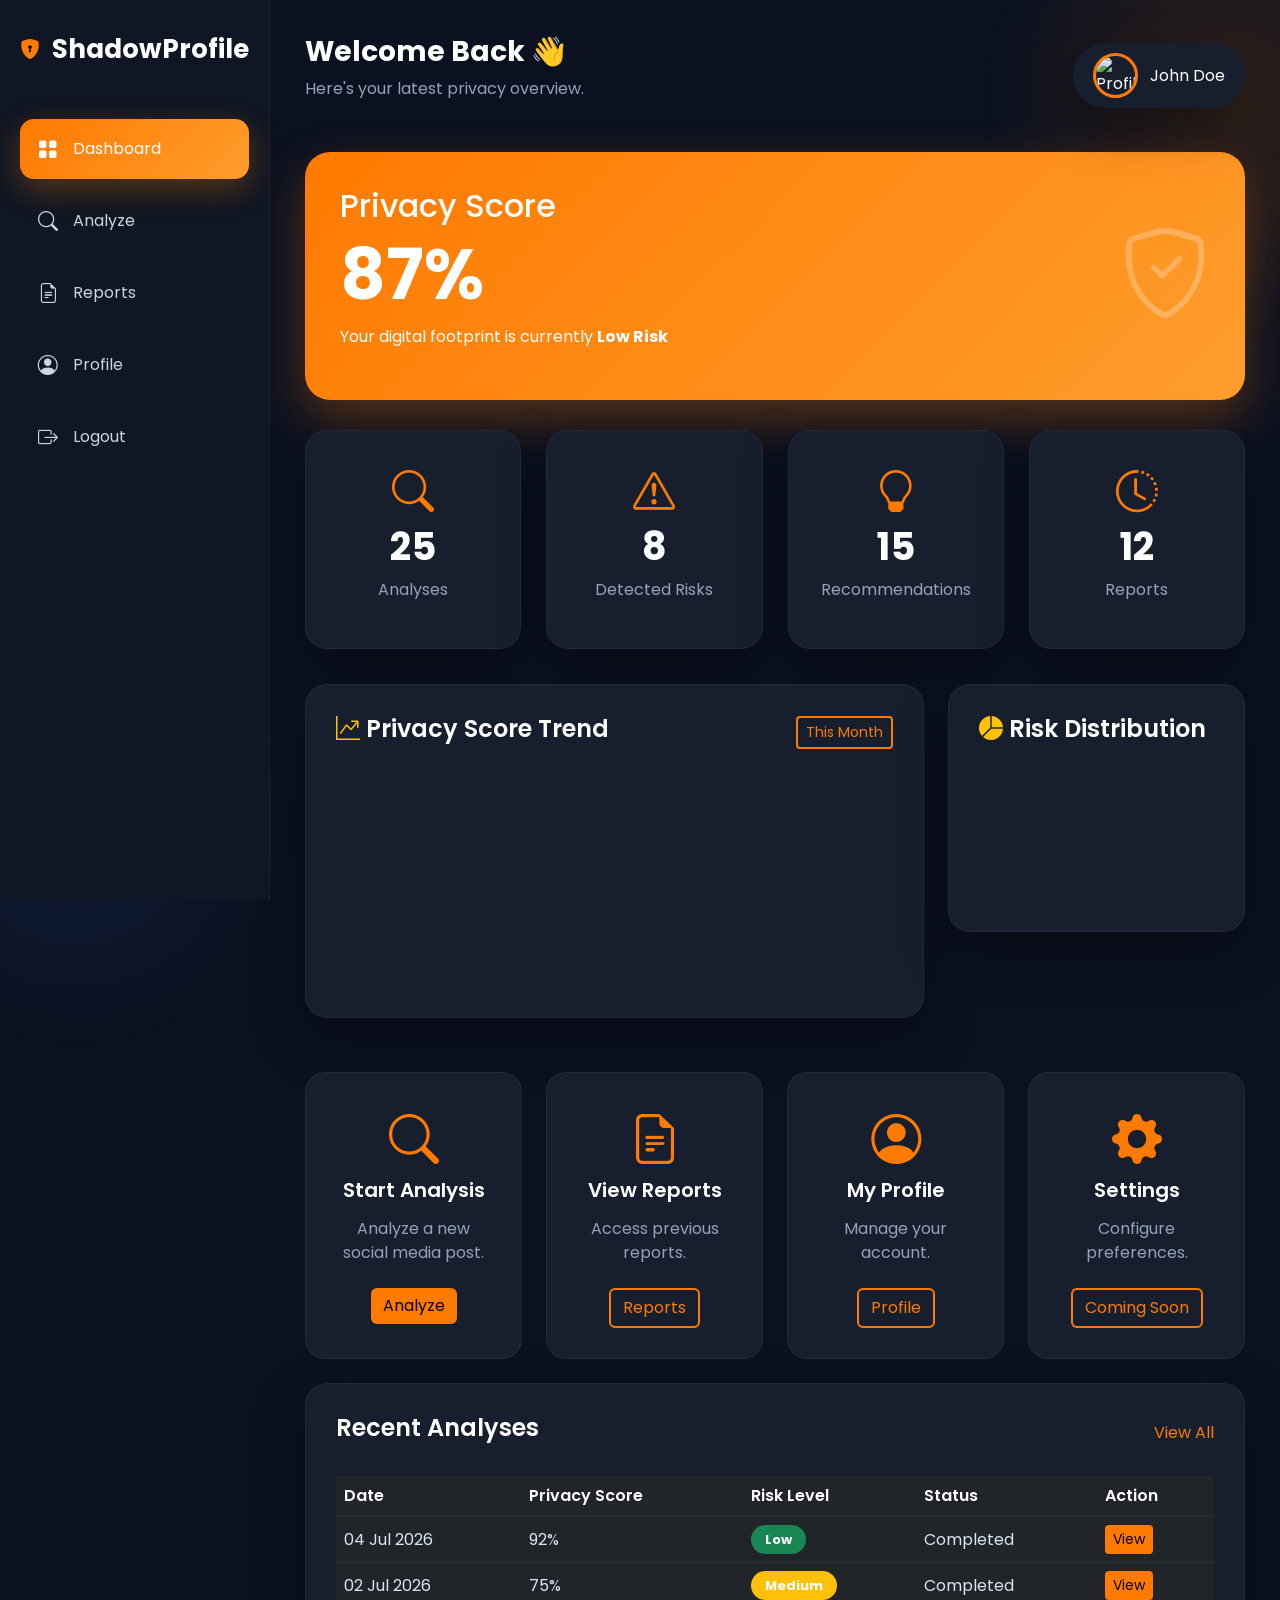
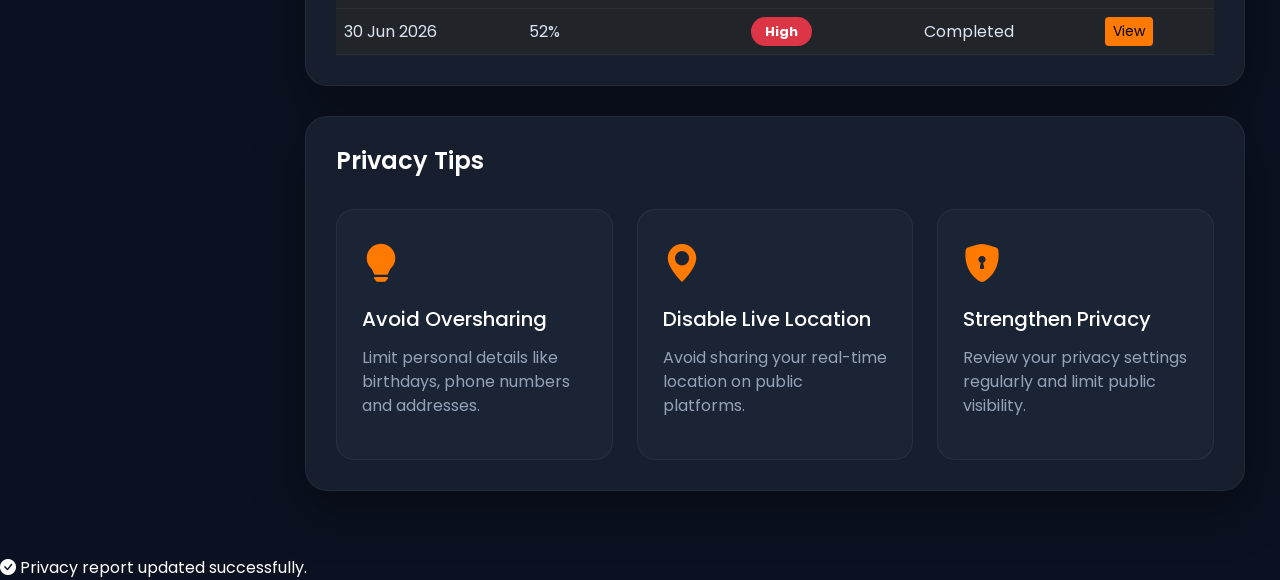
==== frontend/dashboard.html @ 352b7454 "Started frontend integration" ====
<!DOCTYPE html>
<html lang="en">

<head>
    <meta charset="UTF-8">
    <meta name="viewport" content="width=device-width, initial-scale=1.0">
    <title>Dashboard | ShadowProfile</title>
    <!-- Bootstrap -->
    <link href="https://cdn.jsdelivr.net/npm/bootstrap@5.3.3/dist/css/bootstrap.min.css" rel="stylesheet">
    <!-- Bootstrap Icons -->
    <link rel="stylesheet" href="https://cdn.jsdelivr.net/npm/bootstrap-icons@1.11.3/font/bootstrap-icons.min.css">
    <!-- Google Font -->
    <link href="https://fonts.googleapis.com/css2?family=Poppins:wght@300;400;500;600;600;700&display=swap"
        rel="stylesheet">
    <!-- CSS -->
    <link rel="stylesheet" href="css/dashboard.css">
</head>

<body>
    <div class="dashboard-container">
        <!-- ==========================
SIDEBAR
========================== -->
        <aside class="sidebar">
            <div class="logo">
                <i class="bi bi-shield-lock-fill"></i>
                <span>
                    ShadowProfile
                </span>
            </div>
            <ul>
                <li class="active">
                    <a href="dashboard.html">
                        <i class="bi bi-grid-fill"></i>
                        Dashboard
                    </a>
                </li>
                <li>
                    <a href="analyze.html">
                        <i class="bi bi-search"></i>
                        Analyze
                    </a>
                </li>
                <li>
                    <a href="report.html">
                        <i class="bi bi-file-earmark-text"></i>
                        Reports
                    </a>
                </li>
                <li>
                    <a href="profile.html">
                        <i class="bi bi-person-circle"></i>
                        Profile
                    </a>
                </li>
                <li>
                    <a href="login.html">
                        <i class="bi bi-box-arrow-right"></i>
                        Logout
                    </a>
                </li>
            </ul>
        </aside>
        <!-- =======================
MAIN CONTENT
======================= -->
        <main class="main-content">
            <!-- TOPBAR -->
            <div class="topbar">
                <div>
                    <h3>
                        Welcome Back 👋
                    </h3>
                    <p>
                        Here's your latest privacy overview.
                    </p>
                </div>
                <div class="profile-box">
                    <img src="https://i.pravatar.cc/50" alt="Profile">
                    <span>
                        John Doe
                    </span>
                </div>
            </div>
            <!-- SCORE CARD -->
            <div class="score-card">
                <div>
                    <h2>
                        Privacy Score
                    </h2>
                    <h1 id="privacyScore">
                        87%
                    </h1>
                    <p>
                        Your digital footprint is currently
                        <strong>
                            Low Risk
                        </strong>
                    </p>
                </div>
                <div>
                    <i class="bi bi-shield-check"></i>
                </div>
            </div>
            <!-- STATISTICS -->
            <div class="stats-grid">
                <div class="stat-card">
                    <i class="bi bi-search"></i>
                    <h3>
                        25
                    </h3>
                    <p>
                        Analyses
                    </p>
                </div>
                <div class="stat-card">
                    <i class="bi bi-exclamation-triangle"></i>
                    <h3>
                        8
                    </h3>
                    <p>
                        Detected Risks
                    </p>
                </div>
                <div class="stat-card">
                    <i class="bi bi-lightbulb"></i>
                    <h3>
                        15
                    </h3>
                    <p>
                        Recommendations
                    </p>
                </div>
                <div class="stat-card">
                    <i class="bi bi-clock-history"></i>
                    <h3>
                        12
                    </h3>
                    <p>
                        Reports
                    </p>
                </div>
            </div>
            <!-- ==========================
CHARTS SECTION
========================== -->
            <div class="row mt-4">
                <!-- Privacy Trend -->
                <div class="col-lg-8">
                    <div class="dashboard-card">
                        <div class="card-header-custom">
                            <h4>
                                <i class="bi bi-graph-up-arrow text-warning"></i>
                                Privacy Score Trend
                            </h4>
                            <button class="btn btn-sm btn-outline-warning">
                                This Month
                            </button>
                        </div>
                        <canvas id="privacyChart" height="110"></canvas>
                    </div>
                </div>
                <!-- Risk Distribution -->
                <div class="col-lg-4">
                    <div class="dashboard-card">
                        <div class="card-header-custom">
                            <h4>
                                <i class="bi bi-pie-chart-fill text-warning"></i>
                                Risk Distribution
                            </h4>
                        </div>
                        <canvas id="riskChart"></canvas>
                    </div>
                </div>
            </div>
            <!-- ==========================
QUICK ACTIONS
========================== -->
            <div class="row mt-4">
                <div class="col-lg-3 col-md-6">
                    <div class="action-card">
                        <i class="bi bi-search"></i>
                        <h5>
                            Start Analysis
                        </h5>
                        <p>
                            Analyze a new social media post.
                        </p>
                        <a href="analyze.html" class="btn btn-warning">
                            Analyze
                        </a>
                    </div>
                </div>
                <div class="col-lg-3 col-md-6">
                    <div class="action-card">
                        <i class="bi bi-file-earmark-text"></i>
                        <h5>
                            View Reports
                        </h5>
                        <p>
                            Access previous reports.
                        </p>
                        <a href="report.html" class="btn btn-outline-warning">
                            Reports
                        </a>
                    </div>
                </div>
                <div class="col-lg-3 col-md-6">
                    <div class="action-card">
                        <i class="bi bi-person-circle"></i>
                        <h5>
                            My Profile
                        </h5>
                        <p>
                            Manage your account.
                        </p>
                        <a href="profile.html" class="btn btn-outline-warning">
                            Profile
                        </a>
                    </div>
                </div>
                <div class="col-lg-3 col-md-6">
                    <div class="action-card">
                        <i class="bi bi-gear-fill"></i>
                        <h5>
                            Settings
                        </h5>
                        <p>
                            Configure preferences.
                        </p>
                        <button class="btn btn-outline-warning">
                            Coming Soon
                        </button>
                    </div>
                </div>
            </div>
            <!-- ==========================
RECENT ANALYSES
========================== -->
            <div class="dashboard-card mt-4">
                <div class="card-header-custom">
                    <h4>
                        Recent Analyses
                    </h4>
                    <a href="report.html">
                        View All
                    </a>
                </div>
                <div class="table-responsive">
                    <table class="table table-dark table-hover align-middle">
                        <thead>
                            <tr>
                                <th>Date</th>
                                <th>Privacy Score</th>
                                <th>Risk Level</th>
                                <th>Status</th>
                                <th>Action</th>
                            </tr>
                        </thead>
                        <tbody>
                            <tr>
                                <td>
                                    04 Jul 2026
                                </td>
                                <td>
                                    92%
                                </td>
                                <td>
                                    <span class="badge bg-success">
                                        Low
                                    </span>
                                </td>
                                <td>
                                    Completed
                                </td>
                                <td>
                                    <button class="btn btn-sm btn-warning">
                                        View
                                    </button>
                                </td>
                            </tr>
                            <tr>
                                <td>
                                    02 Jul 2026
                                </td>
                                <td>
                                    75%
                                </td>
                                <td>
                                    <span class="badge bg-warning">
                                        Medium
                                    </span>
                                </td>
                                <td>
                                    Completed
                                </td>
                                <td>
                                    <button class="btn btn-sm btn-warning">
                                        View
                                    </button>
                                </td>
                            </tr>
                            <tr>
                                <td>
                                    30 Jun 2026
                                </td>
                                <td>
                                    52%
                                </td>
                                <td>
                                    <span class="badge bg-danger">
                                        High
                                    </span>
                                </td>
                                <td>
                                    Completed
                                </td>
                                <td>
                                    <button class="btn btn-sm btn-warning">
                                        View
                                    </button>
                                </td>
                            </tr>
                        </tbody>
                    </table>
                </div>
            </div>
            <!-- ==========================
PRIVACY TIPS
========================== -->
            <div class="dashboard-card mt-4">
                <div class="card-header-custom">
                    <h4>
                        Privacy Tips
                    </h4>
                </div>
                <div class="row">
                    <div class="col-lg-4">
                        <div class="tip-box">
                            <i class="bi bi-lightbulb-fill"></i>
                            <h5>
                                Avoid Oversharing
                            </h5>
                            <p>
                                Limit personal details like birthdays,
                                phone numbers and addresses.
                            </p>
                        </div>
                    </div>
                    <div class="col-lg-4">
                        <div class="tip-box">
                            <i class="bi bi-geo-alt-fill"></i>
                            <h5>
                                Disable Live Location
                            </h5>
                            <p>
                                Avoid sharing your real-time
                                location on public platforms.
                            </p>
                        </div>
                    </div>
                    <div class="col-lg-4">
                        <div class="tip-box">
                            <i class="bi bi-shield-lock-fill"></i>
                            <h5>
                                Strengthen Privacy
                            </h5>
                            <p>
                                Review your privacy settings
                                regularly and limit public visibility.
                            </p>
                        </div>
                    </div>
                </div>
            </div>
        </main>
    </div>
    <!-- Chart.js -->
    <script src="https://cdn.jsdelivr.net/npm/chart.js"></script>
    <!-- Dashboard JS -->
    <script src="js/dashboard.js"></script>
</body>

</html>
---- frontend/css/dashboard.css ----
/* ==========================================
   SHADOWPROFILE DASHBOARD
========================================== */
:root {
   --primary: #ff7a00;
   --primary-light: #ff9d2d;
   --bg: #0b1120;
   --card: #171f2e;
   --card2: #111827;
   --text: #ffffff;
   --grey: #94a3b8;
   --success: #22c55e;
   --warning: #facc15;
   --danger: #ef4444;
   --shadow: 0 20px 50px rgba(0, 0, 0, .35);
}

* {
   margin: 0;
   padding: 0;
   box-sizing: border-box;
}

body {
   font-family: 'Poppins', sans-serif;
   background: var(--bg);
   color: var(--text);
   overflow-x: hidden;
}

/* =============================
LAYOUT
============================= */
.dashboard-container {
   display: flex;
   min-height: 100vh;
}

/* =============================
SIDEBAR
============================= */
.sidebar {
   width: 270px;
   background: #101623;
   padding: 30px 20px;
   position: fixed;
   height: 100vh;
   border-right: 1px solid rgba(255, 255, 255, .05);
   transition: .4s;
}

.logo {
   display: flex;
   align-items: center;
   gap: 12px;
   font-size: 26px;
   font-weight: 700;
   margin-bottom: 50px;
   color: white;
}

.logo i {
   color: var(--primary);
   font-size: 35px;
}

/* ============================= */
.sidebar ul {
   list-style: none;
   padding-left: 0;
}

.sidebar li {
   margin-bottom: 12px;
}

.sidebar a {
   display: flex;
   align-items: center;
   gap: 15px;
   padding: 15px 18px;
   border-radius: 14px;
   color: #cbd5e1;
   text-decoration: none;
   transition: .35s;
   font-size: 16px;
}

.sidebar a:hover {
   background: rgba(255, 122, 0, .12);
   color: white;
   transform: translateX(8px);
}

.sidebar li.active a {
   background: linear-gradient(135deg, #ff7a00, #ff9d2d);
   color: white;
   box-shadow: 0 10px 30px rgba(255, 122, 0, .3);
}

.sidebar i {
   font-size: 20px;
}

/* =============================
MAIN
============================= */
.main-content {
   margin-left: 270px;
   width: 100%;
   padding: 35px;
}

/* =============================
TOPBAR
============================= */
.topbar {
   display: flex;
   justify-content: space-between;
   align-items: center;
   margin-bottom: 35px;
}

.topbar h3 {
   font-weight: 700;
}

.topbar p {
   color: var(--grey);
}

.profile-box {
   display: flex;
   align-items: center;
   gap: 12px;
   background: var(--card);
   padding: 10px 20px;
   border-radius: 40px;
   box-shadow: var(--shadow);
}

.profile-box img {
   width: 45px;
   height: 45px;
   border-radius: 50%;
   border: 3px solid var(--primary);
}

/* =============================
SCORE CARD
============================= */
.score-card {
   background:
      linear-gradient(135deg,
         #ff7a00,
         #ff9d2d);
   border-radius: 25px;
   padding: 35px;
   display: flex;
   justify-content: space-between;
   align-items: center;
   box-shadow: 0 20px 50px rgba(255, 122, 0, .3);
   margin-bottom: 30px;
   color: white;
}

.score-card h1 {
   font-size: 70px;
   font-weight: 700;
}

.score-card i {
   font-size: 90px;
   opacity: .25;
}

/* =============================
STATISTICS
============================= */
.stats-grid {
   display: grid;
   grid-template-columns:
      repeat(4, 1fr);
   gap: 25px;
   margin-bottom: 35px;
}

.stat-card {
   background: var(--card);
   padding: 30px;
   border-radius: 22px;
   text-align: center;
   box-shadow: var(--shadow);
   transition: .35s;
   border: 1px solid rgba(255, 255, 255, .05);
}

.stat-card:hover {
   transform: translateY(-10px);
   box-shadow: 0 20px 50px rgba(255, 122, 0, .2);
}

.stat-card i {
   font-size: 42px;
   color: var(--primary);
   margin-bottom: 15px;
}

.stat-card h3 {
   font-size: 38px;
   font-weight: 700;
}

.stat-card p {
   color: var(--grey);
}

/* =============================
COMMON CARD
============================= */
.dashboard-card {
   background: var(--card);
   padding: 30px;
   border-radius: 22px;
   margin-bottom: 30px;
   box-shadow: var(--shadow);
   border: 1px solid rgba(255, 255, 255, .05);
}

.card-header-custom {
   display: flex;
   justify-content: space-between;
   align-items: center;
   margin-bottom: 25px;
}

.card-header-custom h4 {
   font-weight: 600;
}

.card-header-custom a {
   color: var(--primary);
   text-decoration: none;
}

canvas {
   width: 100% !important;
}

/* ==========================================
   QUICK ACTION CARDS
========================================== */
.action-card {
   background: var(--card);
   padding: 30px;
   border-radius: 20px;
   text-align: center;
   transition: .35s;
   height: 100%;
   border: 1px solid rgba(255, 255, 255, .05);
   position: relative;
   overflow: hidden;
}

.action-card::before {
   content: "";
   position: absolute;
   top: 0;
   left: -100%;
   width: 100%;
   height: 4px;
   background: linear-gradient(90deg, #ff7a00, #ffb347);
   transition: .5s;
}

.action-card:hover::before {
   left: 0;
}

.action-card:hover {
   transform: translateY(-10px);
   box-shadow: 0 20px 40px rgba(255, 122, 0, .25);
}

.action-card i {
   font-size: 50px;
   color: var(--primary);
   margin-bottom: 20px;
}

.action-card h5 {
   font-weight: 600;
   margin-bottom: 15px;
}

.action-card p {
   color: var(--grey);
   min-height: 55px;
}

/* ==========================================
TABLE
========================================== */
.table {
   margin-bottom: 0;
}

.table-dark {
   background: transparent;
}

.table-dark th {
   color: white;
   border-color: rgba(255, 255, 255, .05);
   font-weight: 600;
}

.table-dark td {
   color: #dbe4f3;
   border-color: rgba(255, 255, 255, .05);
}

.table-hover tbody tr {
   transition: .3s;
}

.table-hover tbody tr:hover {
   background: rgba(255, 122, 0, .08);
}

/* ==========================================
TIP BOXES
========================================== */
.tip-box {
   background: #1b2435;
   padding: 25px;
   border-radius: 18px;
   height: 100%;
   transition: .35s;
   border: 1px solid rgba(255, 255, 255, .05);
}

.tip-box:hover {
   transform: translateY(-8px);
   box-shadow: 0 15px 35px rgba(255, 122, 0, .18);
}

.tip-box i {
   font-size: 38px;
   color: var(--primary);
   margin-bottom: 15px;
   display: block;
}

.tip-box h5 {
   margin-bottom: 15px;
}

.tip-box p {
   color: var(--grey);
}

/* ==========================================
BUTTONS
========================================== */
.btn-warning {
   background: var(--primary);
   border: none;
}

.btn-warning:hover {
   background: #ff9333;
   transform: translateY(-2px);
   box-shadow: 0 10px 25px rgba(255, 122, 0, .35);
}

.btn-outline-warning {
   border: 2px solid var(--primary);
   color: var(--primary);
}

.btn-outline-warning:hover {
   background: var(--primary);
   color: white;
}

/* ==========================================
BADGES
========================================== */
.badge {
   padding: 8px 14px;
   font-size: 13px;
   border-radius: 20px;
}

/* ==========================================
SCROLLBAR
========================================== */
::-webkit-scrollbar {
   width: 10px;
}

::-webkit-scrollbar-track {
   background: #0b1120;
}

::-webkit-scrollbar-thumb {
   background: #ff7a00;
   border-radius: 20px;
}

/* ==========================================
BACKGROUND GLOW
========================================== */
body::before {
   content: "";
   position: fixed;
   width: 500px;
   height: 500px;
   background:
      radial-gradient(circle,
         rgba(255, 122, 0, .15),
         transparent 70%);
   right: -200px;
   top: -150px;
   pointer-events: none;
   z-index: -1;
}

body::after {
   content: "";
   position: fixed;
   width: 450px;
   height: 450px;
   background:
      radial-gradient(circle,
         rgba(59, 130, 246, .10),
         transparent 70%);
   left: -150px;
   bottom: -150px;
   pointer-events: none;
   z-index: -1;
}

/* ==========================================
HOVER EFFECTS
========================================== */
.dashboard-card:hover {
   border-color: rgba(255, 122, 0, .3);
   transition: .35s;
}

.profile-box:hover {
   transform: translateY(-3px);
}

.score-card {
   animation: gradientMove 6s infinite alternate;
}

@keyframes gradientMove {
   0% {
      background-position: left;
   }

   100% {
      background-position: right;
   }
}

/* ==========================================
RESPONSIVE
========================================== */
@media(max-width:1200px) {
   .stats-grid {
      grid-template-columns: repeat(2, 1fr);
   }
}

@media(max-width:992px) {
   .sidebar {
      left: -270px;
   }

   .main-content {
      margin-left: 0;
      padding: 20px;
   }

   .topbar {
      flex-direction: column;
      align-items: flex-start;
      gap: 20px;
   }

   .score-card {
      flex-direction: column;
      text-align: center;
      gap: 20px;
   }
}

@media(max-width:768px) {
   .stats-grid {
      grid-template-columns: 1fr;
   }

   .dashboard-card {
      padding: 20px;
   }

   .action-card {
      margin-bottom: 20px;
   }

   .table {
      font-size: 14px;
   }

   .profile-box {
      width: 100%;
      justify-content: center;
   }

   .score-card h1 {
      font-size: 50px;
   }

   .score-card i {
      font-size: 70px;
   }
}

@media(max-width:576px) {
   .main-content {
      padding: 15px;
   }

   .card-header-custom {
      flex-direction: column;
      align-items: flex-start;
      gap: 15px;
   }

   .action-card {
      padding: 20px;
   }

   .tip-box {
      margin-bottom: 20px;
   }
}

/* ==========================================
ANIMATIONS
========================================== */
.dashboard-card,
.action-card,
.stat-card,
.tip-box {
   animation: fadeInUp .8s ease;
}

@keyframes fadeInUp {
   from {
      opacity: 0;
      transform: translateY(30px);
   }

   to {
      opacity: 1;
      transform: translateY(0);
   }
}

/* ==========================================
END OF DASHBOARD CSS
========================================== */
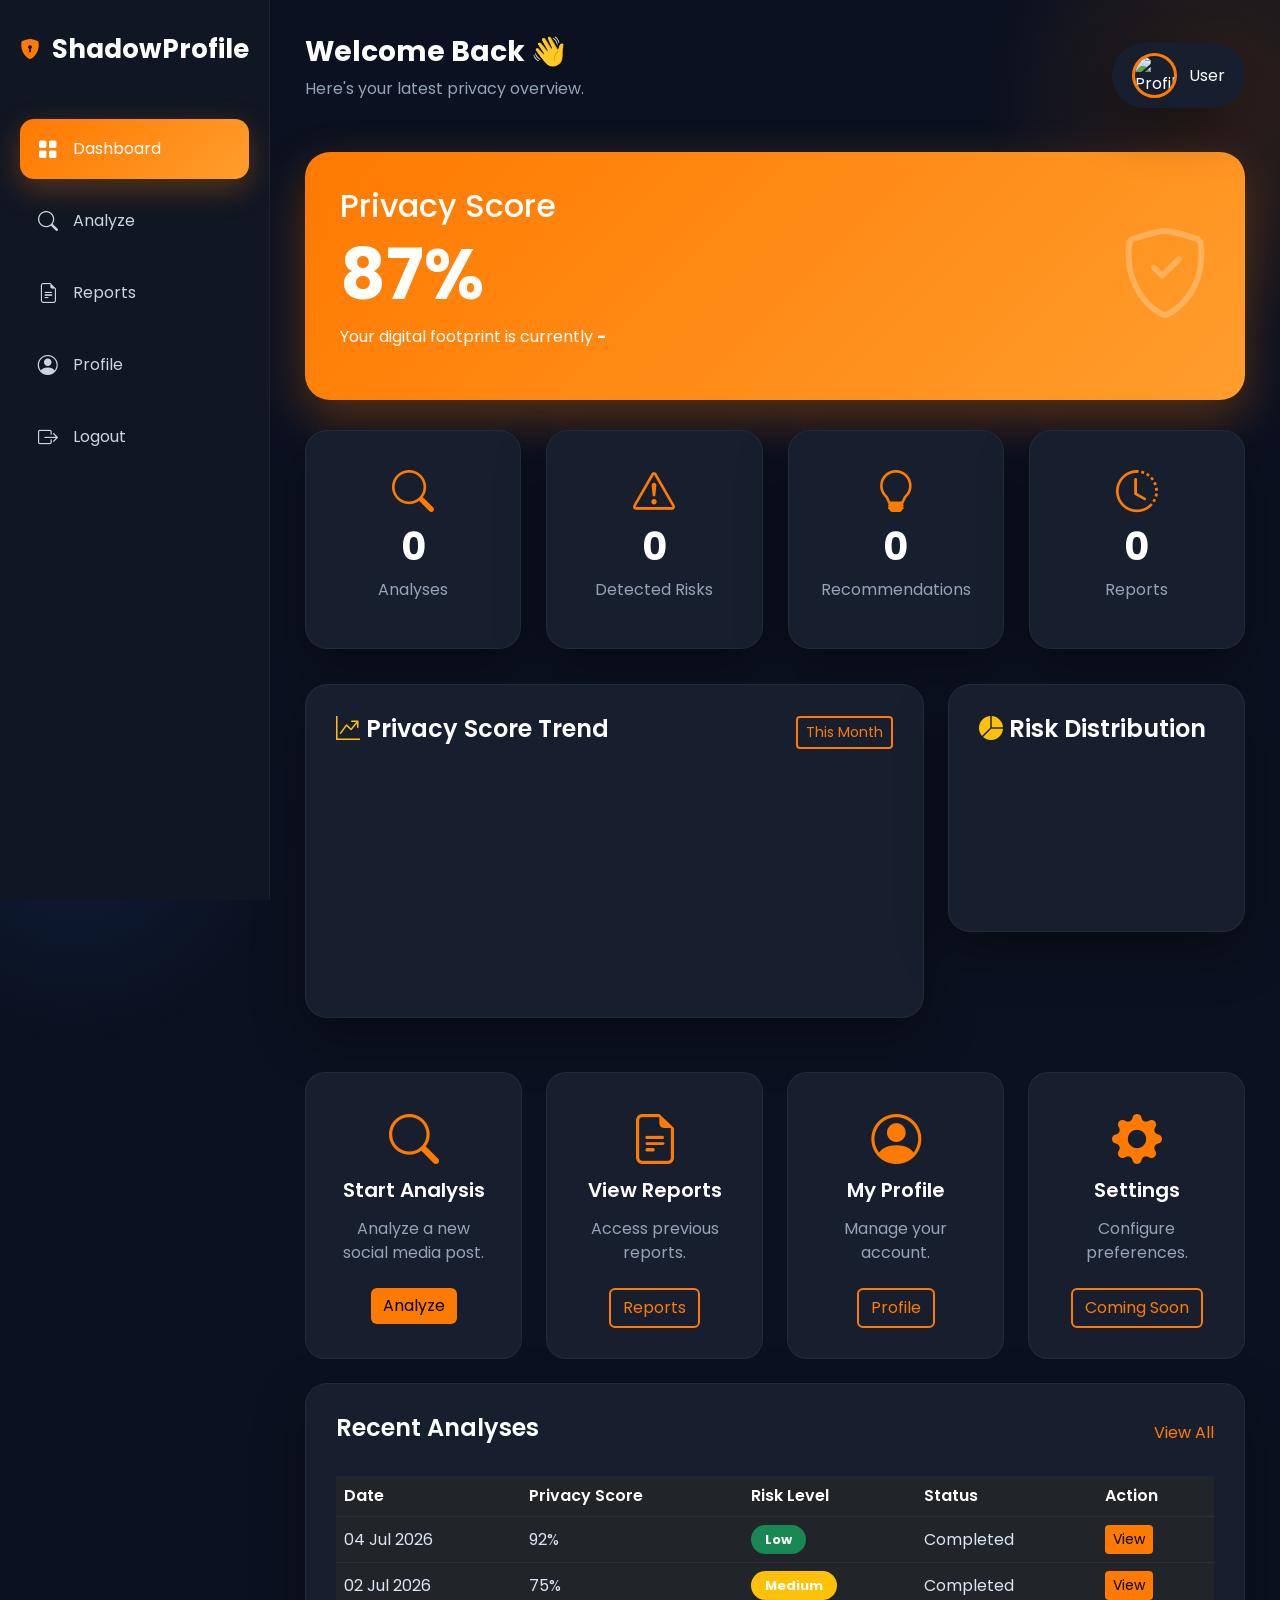
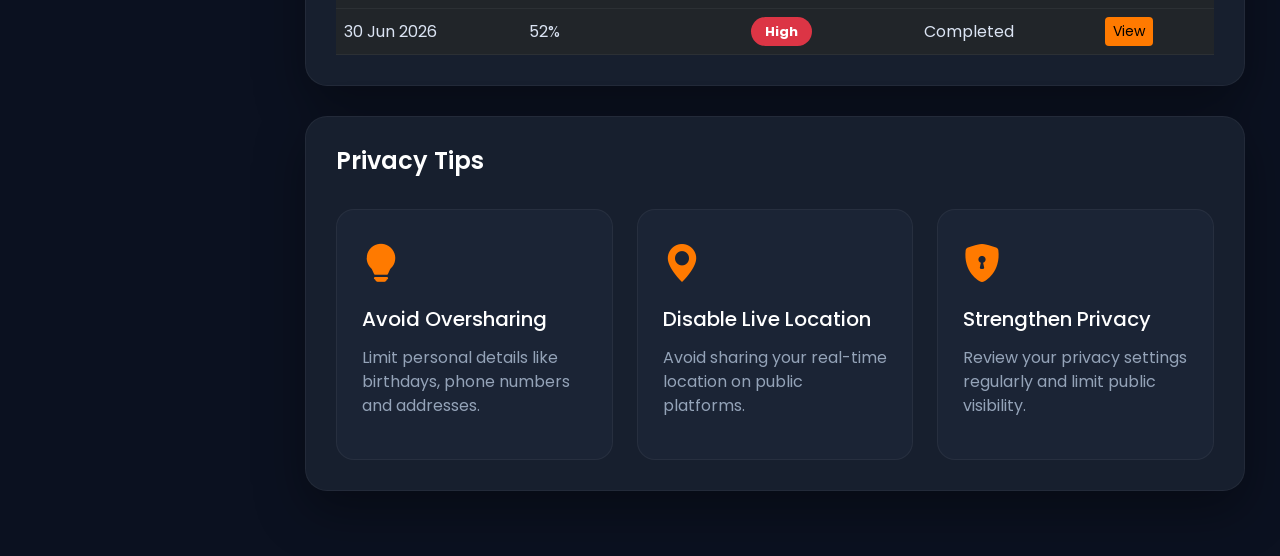
==== commit c4056ca0: "Complete fronted integration" ====
--- a/frontend/dashboard.html
+++ b/frontend/dashboard.html
@@ -77,9 +77,7 @@
                 </div>
                 <div class="profile-box">
                     <img src="https://i.pravatar.cc/50" alt="Profile">
-                    <span>
-                        John Doe
-                    </span>
+                    <span id="userName">User</span>
                 </div>
             </div>
             <!-- SCORE CARD -->
@@ -93,8 +91,8 @@
                     </h1>
                     <p>
                         Your digital footprint is currently
-                        <strong>
-                            Low Risk
+                        <strong id="overallRisk">
+                            -
                         </strong>
                     </p>
                 </div>
@@ -106,36 +104,28 @@
             <div class="stats-grid">
                 <div class="stat-card">
                     <i class="bi bi-search"></i>
-                    <h3>
-                        25
-                    </h3>
+                    <h3 id="analysisCount">0</h3>
                     <p>
                         Analyses
                     </p>
                 </div>
                 <div class="stat-card">
                     <i class="bi bi-exclamation-triangle"></i>
-                    <h3>
-                        8
-                    </h3>
+                    <h3 id="riskCount">0</h3>
                     <p>
                         Detected Risks
                     </p>
                 </div>
                 <div class="stat-card">
                     <i class="bi bi-lightbulb"></i>
-                    <h3>
-                        15
-                    </h3>
+                    <h3 id="recommendationCount">0</h3>
                     <p>
                         Recommendations
                     </p>
                 </div>
                 <div class="stat-card">
                     <i class="bi bi-clock-history"></i>
-                    <h3>
-                        12
-                    </h3>
+                    <h3 id="reportCount">0</h3>
                     <p>
                         Reports
                     </p>
@@ -257,7 +247,7 @@
                                 <th>Action</th>
                             </tr>
                         </thead>
-                        <tbody>
+                        <tbody id="recentAnalysisTable">
                             <tr>
                                 <td>
                                     04 Jul 2026
